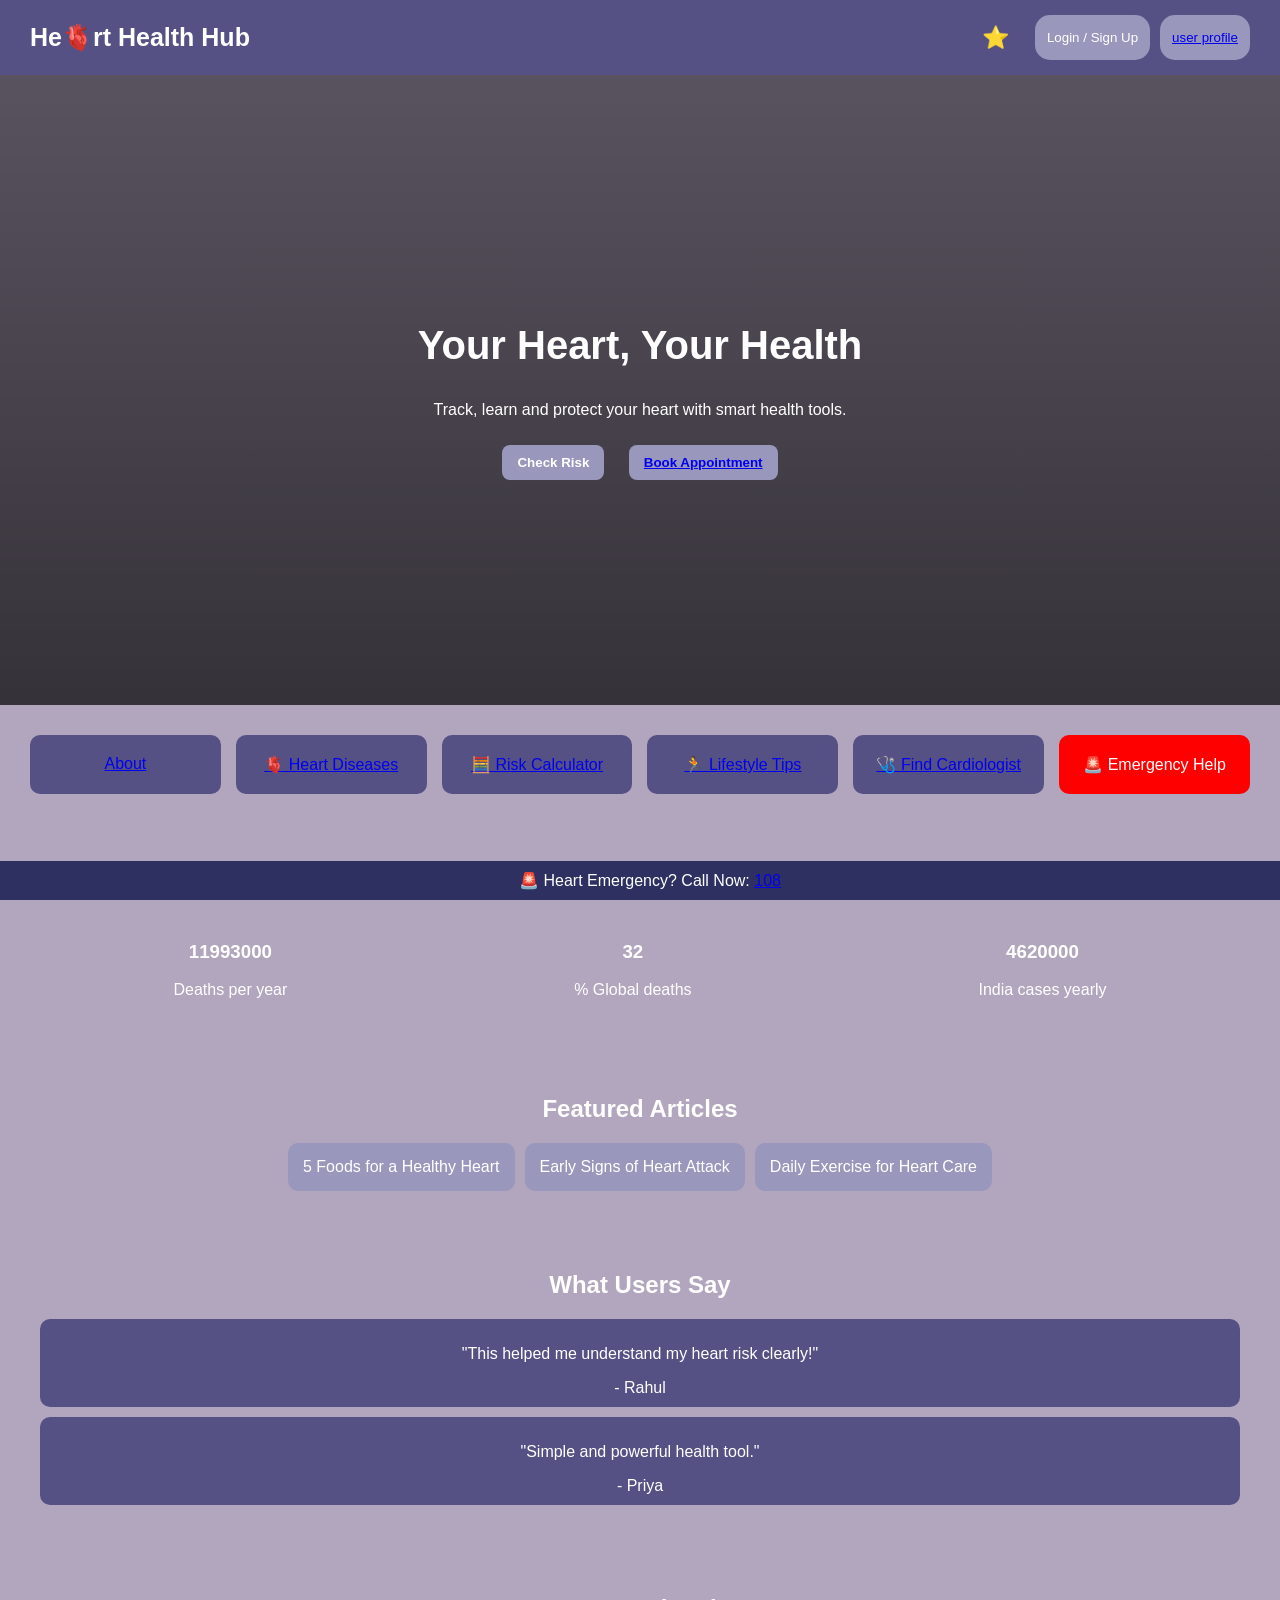
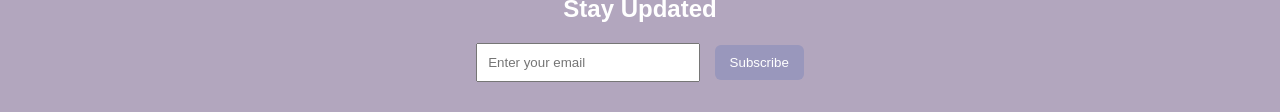
==== index.html @ 8abd2fac "Update index.html" ====
<!DOCTYPE html>
<html lang="en">
<head>
  <meta charset="UTF-8" />
  <meta name="viewport" content="width=device-width, initial-scale=1.0"/>
  <title>Heart Health Hub</title>
  <link rel="stylesheet" href="style.css">
</head>

<body>

  <!-- NAVBAR -->
  <header class="navbar">
  <div class="logo">He🫀rt Health Hub</div>

  <!-- HAMBURGER -->
  <div class="hamburger" id="hamburger">☰</div>

  <nav class="nav-links" id="navLinks">
    <button class="mode-btn" id="modeToggle">⭐</button>
    <button class="auth-btn">Login / Sign Up</button>
    <button class="auth-btn"><a href=healthdashboard.html>user profile</a></button>
  </nav>
</header>

  <!-- HERO SECTION -->
  <section class="hero">
    <div class="hero-content">
      <h1>Your Heart, Your Health</h1>
      <p>Track, learn and protect your heart with smart health tools.</p>

      <div class="hero-buttons">
        <button>Check Risk</button>
        <button><a href=appoinment_booking.html>Book Appointment</a></button>
      </div>
    </div>
  </section>

  <!-- QUICK NAV CARDS -->
  <section class="cards">
    <div class="card"><a href=about.html>About</a></div>
    <div class="card"><a href=heartdiseases.html>🫀 Heart Diseases</a></div>
    <div class="card"><a href=risk_calculator.html>🧮 Risk Calculator</a></div>
    <div class="card"><a href=lifestyle.html>🏃 Lifestyle Tips</a></div>
    <div class="card"><a href=find_cardiologist.html>🩺 Find Cardiologist</a></div>
    <div class="card emergency">🚨 Emergency Help</div>
  </section>

  <!-- STATISTICS -->
  <section class="stats">
    <h2>Global Heart Health Stats</h2>

    <div class="stat-box">
      <div>
        <h3 class="counter" data-target="17900000">0</h3>
        <p>Deaths per year</p>
      </div>

      <div>
        <h3 class="counter" data-target="32">0</h3>
        <p>% Global deaths</p>
      </div>

      <div>
        <h3 class="counter" data-target="7000000">0</h3>
        <p>India cases yearly</p>
      </div>
    </div>
  </section>

  <!-- FEATURED ARTICLES -->
  <section class="articles">
    <h2>Featured Articles</h2>
    <div class="article-grid">
      <div class="article">5 Foods for a Healthy Heart</div>
      <div class="article">Early Signs of Heart Attack</div>
      <div class="article">Daily Exercise for Heart Care</div>
    </div>
  </section>

  <!-- TESTIMONIALS -->
  <section class="testimonials">
    <h2>What Users Say</h2>

    <div class="testimonial">
      <p>"This helped me understand my heart risk clearly!"</p>
      <span>- Rahul</span>
    </div>

    <div class="testimonial">
      <p>"Simple and powerful health tool."</p>
      <span>- Priya</span>
    </div>
  </section>

  <!-- NEWSLETTER -->
  <section class="newsletter">
    <h2>Stay Updated</h2>
    <input type="email" placeholder="Enter your email"/>
    <button>Subscribe</button>
  </section>

  <!-- EMERGENCY BANNER -->
  <div class="emergency-bar">
    🚨 Heart Emergency? Call Now:
    <a href="tel:108">108</a>
  </div>

 <script src="script.js"></script>
</body>
</html>
---- style.css ----
:root {
  --dark: #B2A6BE;
  --mid1: #555184;
  --mid2: #9997BC;
  --light: #28293D;
  --text: white;
}
body.dark {
  background: #001018;
  color: white;
}
body {
  margin: 0;
  font-family: Arial, sans-serif;
  background: var(--dark);
  color: var(--text);
  transition: 0.3s;
}
.navbar {
  display: flex;
  justify-content: space-between;
  padding: 20px 50px;
  
  background: var(--mid1);
  align-items: center;
}
.logo {
  font-size: 25px;
  font-weight: bold;
}
.auth-btn {
  padding: 15px 12px;
  background: var(--mid2);
  border: none;
  color: white;
  border-radius: 15px;
}
.mode-btn {
  background: transparent;
  border: none;
  font-size: 22px;
  cursor: pointer;
  color: white;
  margin-right: 10px;
}
.hero {
  height: 70vh;
  background: linear-gradient(rgba(0,0,0,0.5), rgba(0,0,0,0.7)),
  url("https://images.unsplash.com/photo-1584515933487-779824d29309") center/cover;
  display: flex;
  align-items: center;
  justify-content: center;
  text-align: center;
}
.hero-content h1 {
  font-size: 40px;
}
.hero-buttons button {
  margin: 10px;
  padding: 10px 15px;
  border: none;
  background: var(--mid2);
  color: white;
  border-radius: 6px;
}
.cards {
  display: grid;
  grid-template-columns: repeat(auto-fit, minmax(150px, 1fr));
  gap: 15px;
  padding: 30px;
}
.card {
  background: var(--mid1);
  padding: 20px;
  border-radius: 10px;
  text-align: center;
}
.emergency {
  background: red;
}
.stats {
  text-align: center;
  padding: 30px;
}
.stat-box {
  display: flex;
  justify-content: space-around;
  flex-wrap: wrap;
}
.articles {
  padding: 30px;
  text-align: center;
}
.article-grid {
  display: flex;
  gap: 10px;
  justify-content: center;
  flex-wrap: wrap;
}
.article {
  background: var(--mid2);
  padding: 15px;
  border-radius: 10px;
}
.testimonials {
  padding: 30px;
  text-align: center;
}
.testimonial {
  background: var(--mid1);
  margin: 10px;
  padding: 10px;
  border-radius: 10px;
}
.newsletter {
  text-align: center;
  padding: 30px;
}

.newsletter input {
  padding: 10px;
  width: 200px;
}

.emergency-bar {
  position: fixed;
  bottom: 0;
  width: 100%;
  background: #2E3061;
  text-align: center;
  padding: 10px;
}
button {
  cursor: pointer;
  transition: all 0.3s ease;
}

button:hover {
  transform: translateY(-3px);
  box-shadow: 0 6px 15px rgba(0, 0, 0, 0.3);
  opacity: 0.95;
}
.hero-buttons button {
  background: var(--mid2);
  border-radius: 8px;
  font-weight: bold;
}
.hero-buttons button:hover {
  background: var(--light);
  color: var(--dark);
  transform: scale(1.08);
}
.auth-btn {
  transition: 0.3s;
}

.auth-btn:hover {
  background: var(--light);
  color: var(--dark);
  transform: scale(1.05);
}
.mode-btn {
  transition: 0.3s;
}
.mode-btn:hover {
  transform: rotate(20deg) scale(1.2);
}
.card {
  transition: all 0.3s ease;
}
.card:hover {
  transform: translateY(-8px) scale(1.03);
  background: var(--mid2);
  box-shadow: 0 10px 25px rgba(0,0,0,0.3);
}
.article {
  transition: all 0.3s ease;
}
.article:hover {
  transform: scale(1.05);
  background: var(--light);
  color: var(--dark);
}
.newsletter button {
  padding: 10px 15px;
  margin-left: 10px;
  background: var(--mid2);
  border: none;
  color: white;
  border-radius: 6px;
  transition: 0.3s;
}

.newsletter button:hover {
  background: var(--light);
  color: var(--dark);
  transform: scale(1.08);
}

@media (max-width: 992px) {

  .hero-content h1 {
    font-size: 32px;
  }

  .stat-box {
    gap: 20px;
  }

  .article-grid {
    flex-direction: column;
    align-items: center;
  }
}

@media (max-width: 600px) {

  .navbar {
    flex-direction: column;
    gap: 10px;
    text-align: center;
  }

  .logo {
    font-size: 18px;
  }

  .hero {
    height: 60vh;
    padding: 20px;
  }

  .hero-content h1 {
    font-size: 26px;
  }

  .hero-content p {
    font-size: 14px;
  }

  .hero-buttons {
    display: flex;
    flex-direction: column;
    gap: 10px;
  }
  .cards {
    grid-template-columns: 1fr;
    padding: 15px;
  }
  .card {
    font-size: 14px;
  }

  .stat-box {
    flex-direction: column;
    align-items: center;
  }
  .article {
    width: 90%;
  }
  .testimonial {
    width: 90%;
  }

  .newsletter input {
    width: 80%;
    margin-bottom: 10px;
  }
  .newsletter button {
    width: 80%;
  }
  .emergency-bar {
    font-size: 14px;
    padding: 8px;
  }
}
.navbar {
  display: flex;
  justify-content: space-between;
  align-items: center;
  padding: 15px 30px;
  background: var(--mid1);
  position: sticky;
  top: 0;
  z-index: 1000;
}
.nav-links {
  display: flex;
  align-items: center;
  gap: 10px;
}
.hamburger {
  display: none;
  font-size: 26px;
  cursor: pointer;
}

@media (max-width: 768px) {

  .hamburger {
    display: block;
    color: white;
  }

  .nav-links {
    position: absolute;
    top: 70px;
    right: 0;
    background: var(--mid1);
    flex-direction: column;
    width: 200px;
    padding: 15px;
    display: none;
  }

  .nav-links.active {
    display: flex;
  }
}
.hero-content {
  animation: fadeUp 1.2s ease-in-out;
}
@keyframes fadeUp {
  from {
    opacity: 0;
    transform: translateY(30px);
  }
  to {
    opacity: 1;
    transform: translateY(0);
  }
}
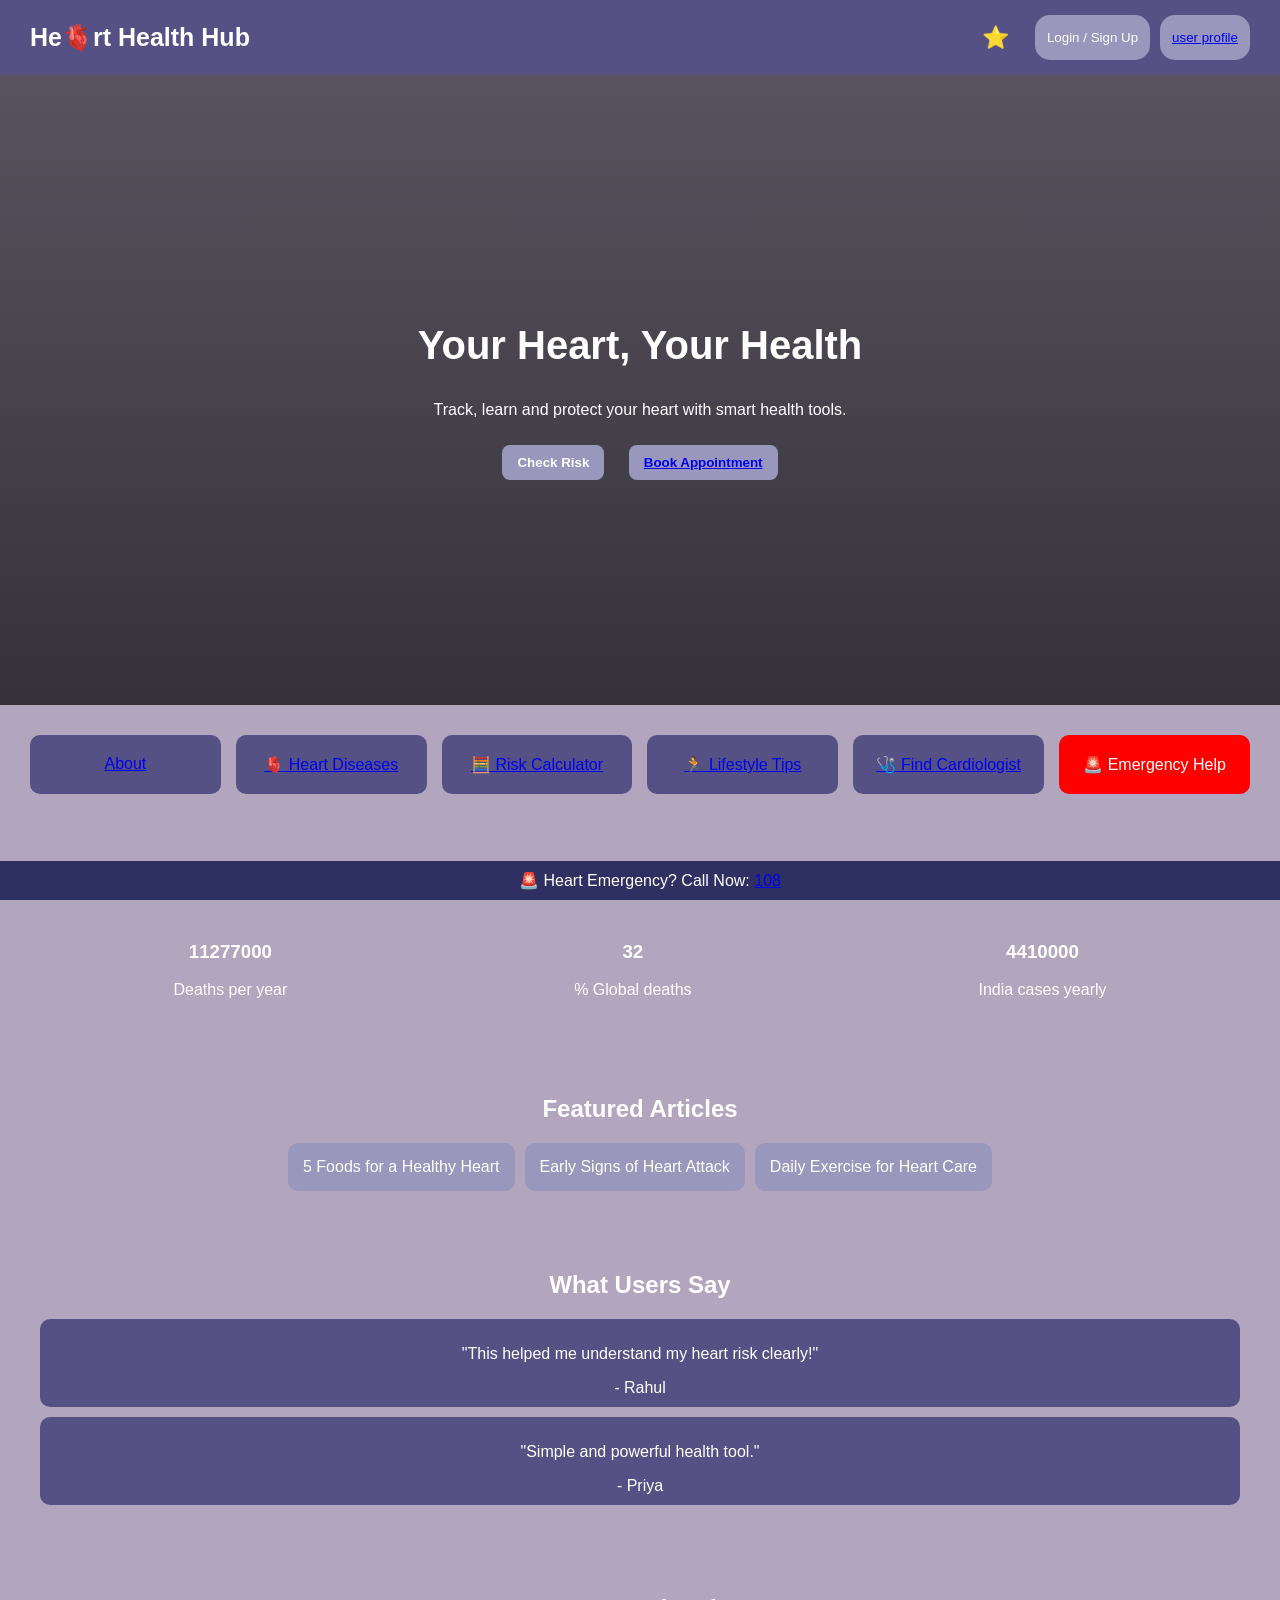
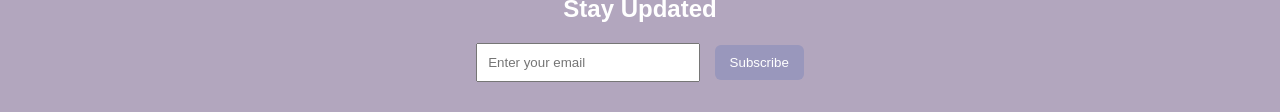
==== commit b56e12dd: "Fix link to Risk Calculator in index.html" ====
--- a/index.html
+++ b/index.html
@@ -40,7 +40,7 @@
   <section class="cards">
     <div class="card"><a href=about.html>About</a></div>
     <div class="card"><a href=heartdiseases.html>🫀 Heart Diseases</a></div>
-    <div class="card"><a href=risk_calculator.html>🧮 Risk Calculator</a></div>
+    <div class="card"><a href=riskcalculator.html>🧮 Risk Calculator</a></div>
     <div class="card"><a href=lifestyle.html>🏃 Lifestyle Tips</a></div>
     <div class="card"><a href=find_cardiologist.html>🩺 Find Cardiologist</a></div>
     <div class="card emergency">🚨 Emergency Help</div>
@@ -108,4 +108,4 @@
 
  <script src="script.js"></script>
 </body>
-</html>+</html>
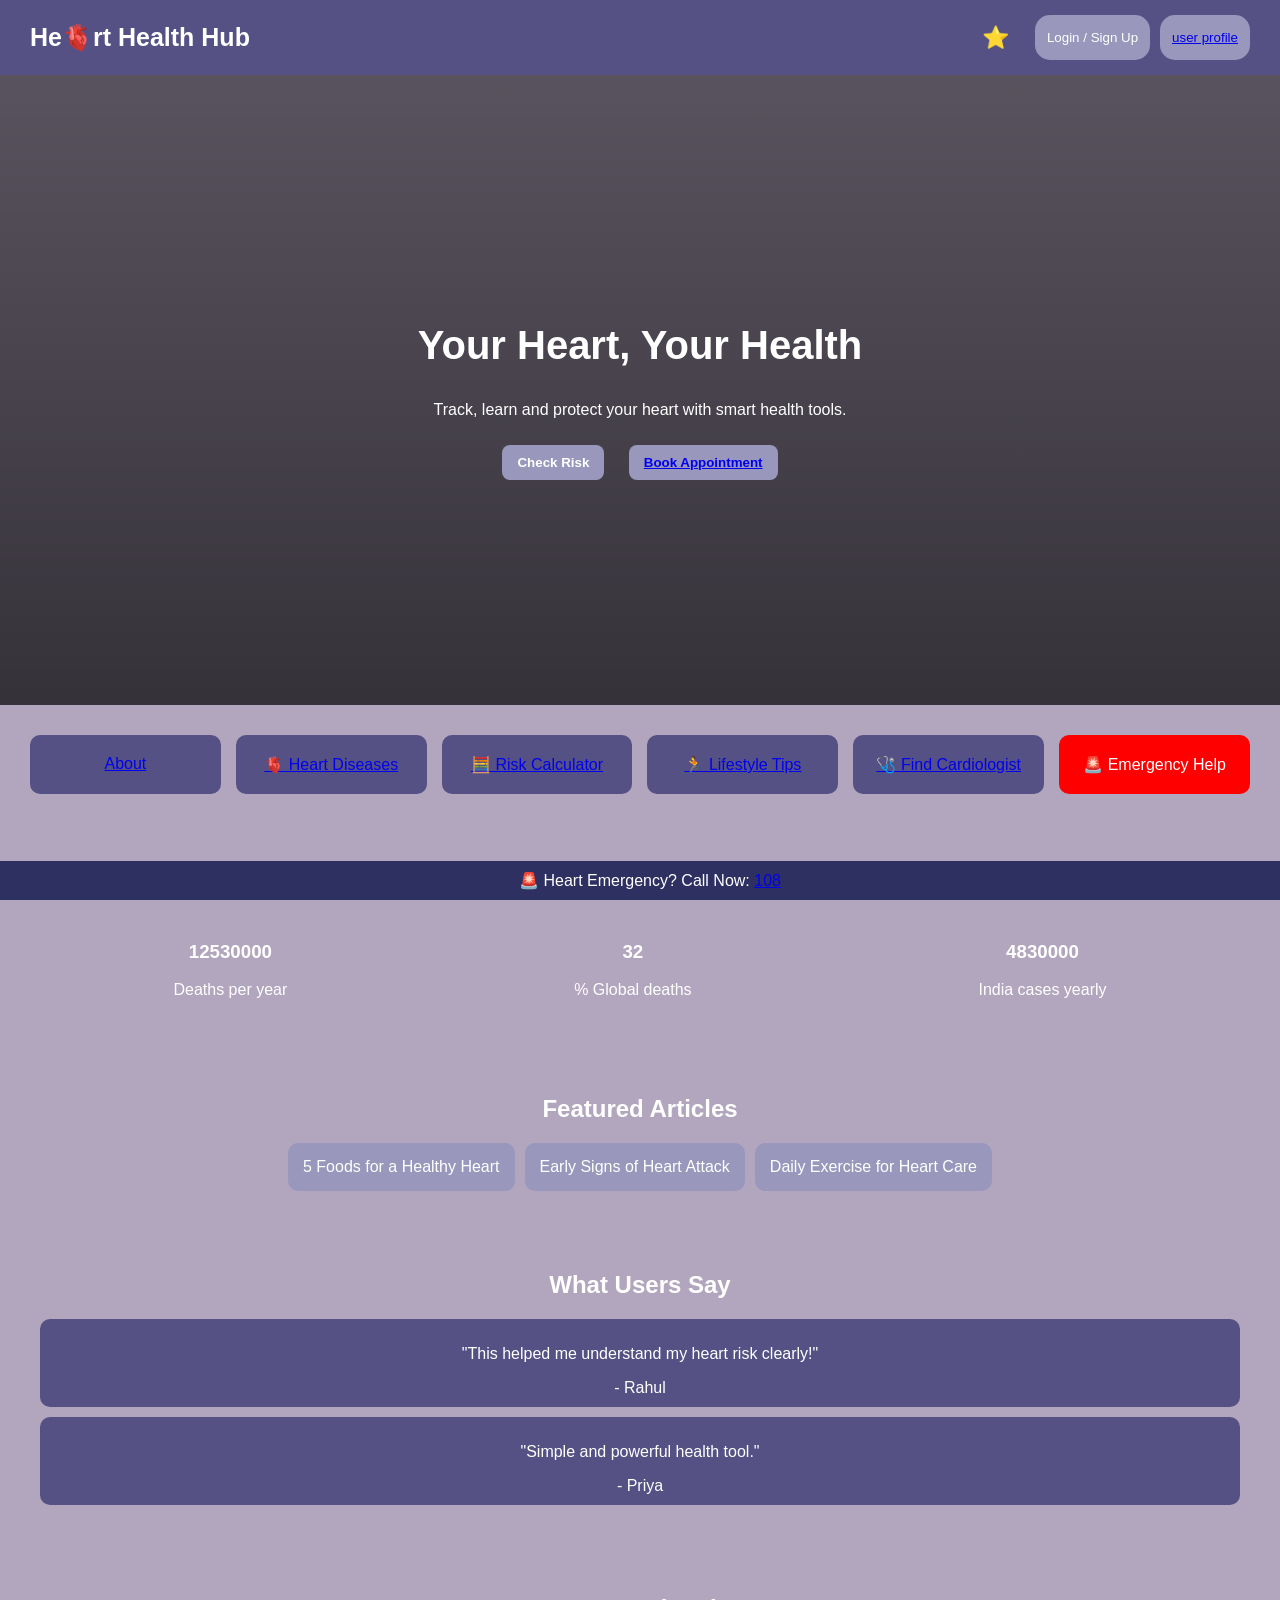
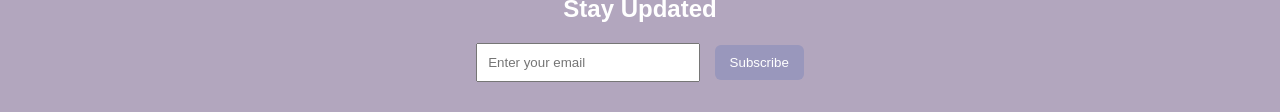
==== commit c8d5c2f7: "Update index.html" ====
--- a/index.html
+++ b/index.html
@@ -31,7 +31,7 @@
 
       <div class="hero-buttons">
         <button>Check Risk</button>
-        <button><a href=appoinment_booking.html>Book Appointment</a></button>
+        <button><a href=appoinmentbooking.html>Book Appointment</a></button>
       </div>
     </div>
   </section>
